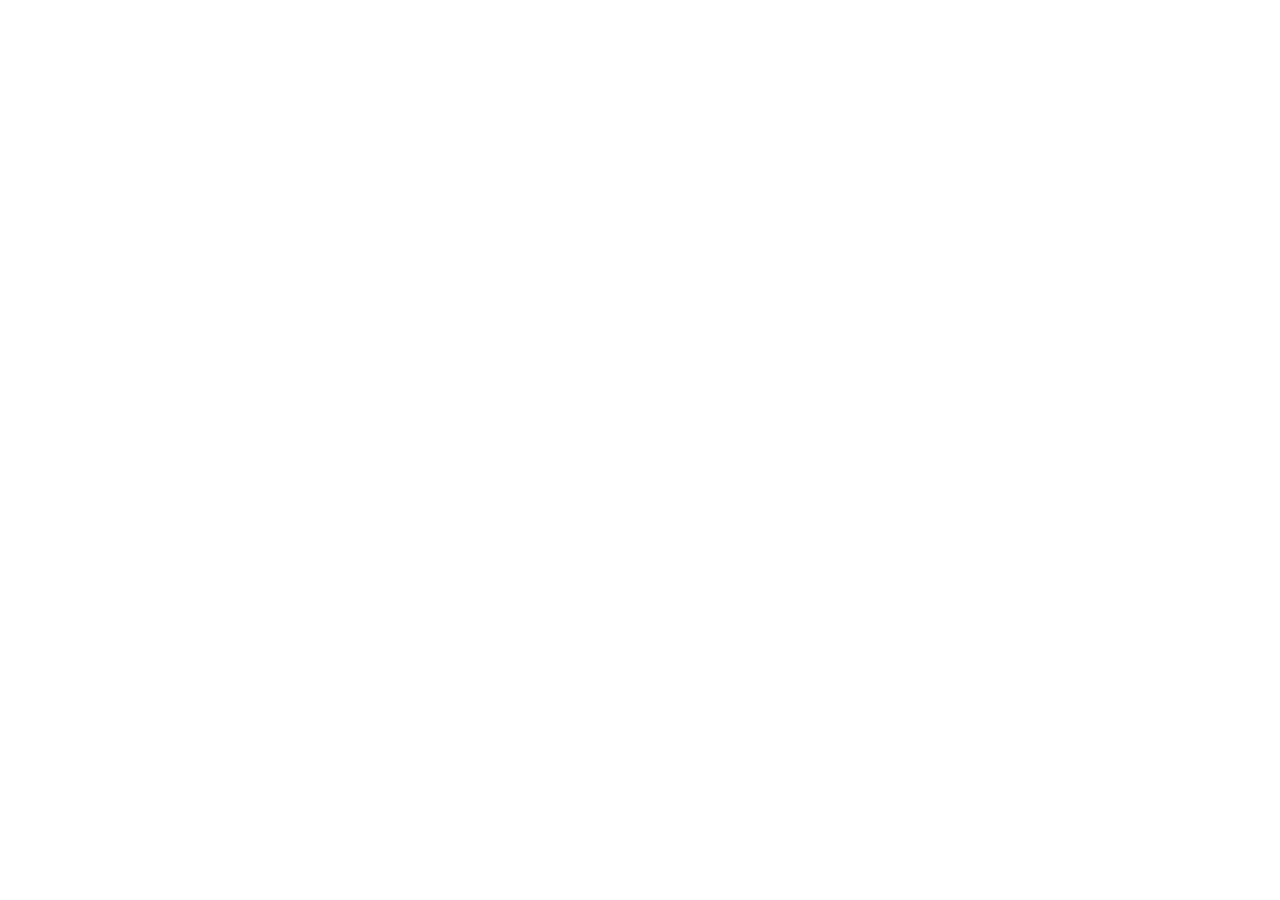
==== play-vedio.html @ 51845f08 "new file added" ====
<!DOCTYPE html>
<html lang="en">
<head>
    <meta charset="UTF-8">
    <meta name="viewport" content="width=device-width, initial-scale=1.0">
    <title>Play video</title>
</head>
<body>
    
</body>
</html>
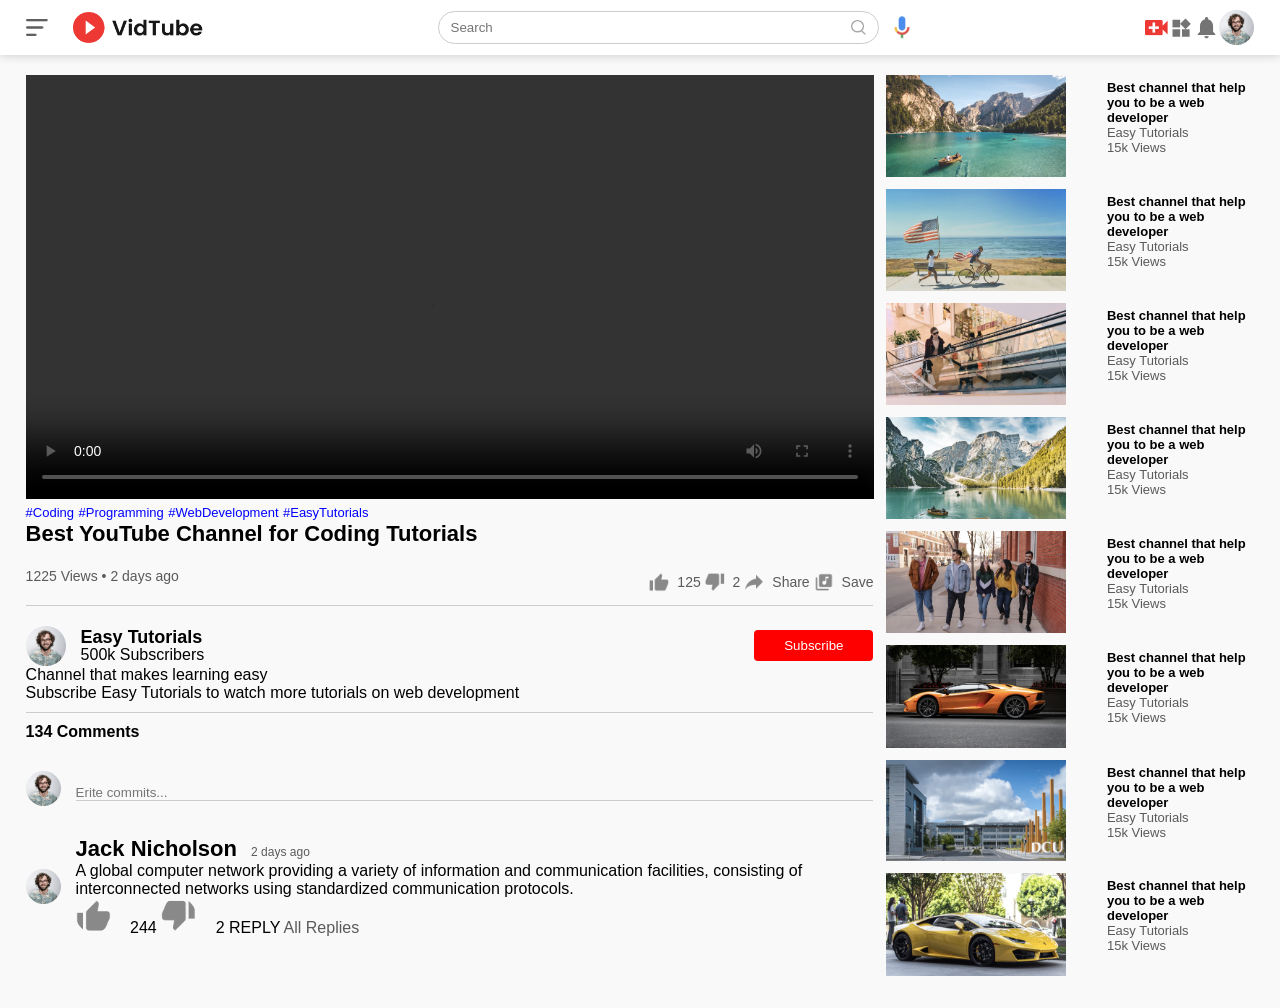
==== commit 94d69587: "add comonents on play-vedio.html...!" ====
--- a/play-vedio.html
+++ b/play-vedio.html
@@ -3,9 +3,179 @@
 <head>
     <meta charset="UTF-8">
     <meta name="viewport" content="width=device-width, initial-scale=1.0">
-    <title>Play video</title>
+    <title>Play video - Easy Tutorial YouTube Channel</title>
+    <link rel="stylesheet" href="style.css">
 </head>
 <body>
-    
+    <nav class="flex-div">
+    <div class="nav-left flex-div">
+      <img src="images/menu.png" alt="Menu" class="menu-icon">
+      <img src="images/logo.png" alt="Logo" class="logo">
+    </div>
+    <div class="nav-middle flex-div">
+      <div class="search-box flex-div">
+        <input type="text" placeholder="Search">
+        <img src="images/search.png" alt="">  
+      </div>
+      <img src="images/voice-search.png" alt="Voice Search" class="mic-icon">
+    </div>
+    <div class="nav-right flex-div">
+      <img src="images/upload.png" alt="Upload">
+      <img src="images/more.png" alt="More">
+      <img src="images/notification.png" alt="Notification">
+      <img src="images/Jack.png" alt="Profile" class="user-icon">
+    </div>
+   </nav>
+
+   <div class="container play-container">
+    <div class="row">
+        <div class="play-video">
+            <video controls autoplay>
+                <source src="images/video.mp4" type="video/mp4">
+            </video>
+
+            <div class="tags">
+                <a href="">#Coding</a>
+                <a href="">#Programming</a>
+                <a href="">#WebDevelopment</a>
+                <a href="">#EasyTutorials</a>
+            </div>
+
+            <h3>Best YouTube Channel for Coding Tutorials</h3>
+
+            <div class="play-video-info">
+                <p>1225 Views &bull; 2 days ago</p>
+
+                <div>
+                    <a href=""><img src="images/like.png" alt="">125</a>
+                    <a href=""><img src="images/dislike.png" alt="">2</a>
+                    <a href=""><img src="images/share.png" alt="">Share</a>
+                    <a href=""><img src="images/save.png" alt="">Save</a>
+                </div>
+            </div>
+
+            <hr>
+            <div class="publisher">
+                <img src="images/Jack.png" alt="publisher">
+                <div>
+                    <p>Easy Tutorials</p>
+                    <span>500k Subscribers</span>
+                </div>
+                <button type="button">Subscribe</button>
+            </div>
+
+            <div>
+                <p>Channel that makes learning easy</p>
+                <p>Subscribe Easy Tutorials to watch more tutorials on web development</p>
+                <hr>
+                <h4>134 Comments</h4>
+
+                <div class="add-comment">
+                    <img src="images/Jack.png" alt="">
+                    <input type="text" placeholder="Erite commits...">
+                </div>
+
+                <div class="old-comment">
+                    <img src="images/Jack.png">
+                    <div>
+                        <h3>Jack Nicholson <span>2 days ago</span></h3>
+                        <p>A global computer network providing a variety of information and communication facilities, consisting of interconnected networks using standardized communication protocols.</p>
+
+                        <div class="accomment-action">
+                            <img src="images/like.png" >
+                            <span>244</span>
+                            <img src="images/dislike.png" alt="dislike">
+                            <span>2</span>
+                            <span>REPLY</span>
+                            <a href="">All Replies</a>
+                        </div>
+                    </div>
+                </div>
+            </div>
+        </div>
+        <div class="right-sidebar">
+
+           <div class="side-video-list">
+            <a href="" class="small-thumbnail"><img src="images/thumbnail1.png" alt="Video Thumbnail"></a>
+            
+                <div class="vid-info">
+                    <a href="">Best channel that help you to be a web developer</a>
+                    <p>Easy Tutorials</p>
+                    <p>15k Views</p>
+                </div>
+            </div>
+
+             <div class="side-video-list">
+            <a href="" class="small-thumbnail"><img src="images/thumbnail2.png" alt="Video Thumbnail"></a>
+            
+                <div class="vid-info">
+                    <a href="">Best channel that help you to be a web developer</a>
+                    <p>Easy Tutorials</p>
+                    <p>15k Views</p>
+                </div>
+            </div>
+
+             <div class="side-video-list">
+            <a href="" class="small-thumbnail"><img src="images/thumbnail3.png" alt="Video Thumbnail"></a>
+            
+                <div class="vid-info">
+                    <a href="">Best channel that help you to be a web developer</a>
+                    <p>Easy Tutorials</p>
+                    <p>15k Views</p>
+                </div>
+            </div>
+
+             <div class="side-video-list">
+            <a href="" class="small-thumbnail"><img src="images/thumbnail4.png" alt="Video Thumbnail"></a>
+            
+                <div class="vid-info">
+                    <a href="">Best channel that help you to be a web developer</a>
+                    <p>Easy Tutorials</p>
+                    <p>15k Views</p>
+                </div>
+            </div>
+
+             <div class="side-video-list">
+            <a href="" class="small-thumbnail"><img src="images/thumbnail5.png" alt="Video Thumbnail"></a>
+            
+                <div class="vid-info">
+                    <a href="">Best channel that help you to be a web developer</a>
+                    <p>Easy Tutorials</p>
+                    <p>15k Views</p>
+                </div>
+            </div>
+
+             <div class="side-video-list">
+            <a href="" class="small-thumbnail"><img src="images/thumbnail6.png" alt="Video Thumbnail"></a>
+            
+                <div class="vid-info">
+                    <a href="">Best channel that help you to be a web developer</a>
+                    <p>Easy Tutorials</p>
+                    <p>15k Views</p>
+                </div>
+            </div>
+
+             <div class="side-video-list">
+            <a href="" class="small-thumbnail"><img src="images/thumbnail7.png" alt="Video Thumbnail"></a>
+            
+                <div class="vid-info">
+                    <a href="">Best channel that help you to be a web developer</a>
+                    <p>Easy Tutorials</p>
+                    <p>15k Views</p>
+                </div>
+            </div>
+
+             <div class="side-video-list">
+            <a href="" class="small-thumbnail"><img src="images/thumbnail8.png" alt="Video Thumbnail"></a>
+            
+                <div class="vid-info">
+                    <a href="">Best channel that help you to be a web developer</a>
+                    <p>Easy Tutorials</p>
+                    <p>15k Views</p>
+                </div>
+            </div>
+        </div>
+    </div>
+   </div>
 </body>
 </html>
--- a/style.css
+++ b/style.css
@@ -0,0 +1,436 @@
+*{
+    margin: 0;
+    padding: 0;
+    box-sizing: border-box;
+    font-family: 'popins', sans-serif;
+    text-decoration: none;
+}
+a{
+    text-emphasis: none;
+    color: #5a5a5a;
+}
+img{
+    cursor: pointer;
+}
+.flex-div{
+    align-items: center;
+    display: flex;
+}
+nav{
+    background-color: #fff;
+    padding: 10px 2%;
+    justify-content: space-between;
+    box-shadow: 0 0 10px rgba(0, 0, 0, 0.2);
+    position: sticky;
+    top: 0;
+    z-index: 10;
+}
+
+.nav-right img{
+    width: 25px;
+    margin-right: 25x;
+}
+
+.nav-right .user-icon{
+    width: 35px;
+    border-radius: 50%;
+    margin-right: 0;
+}
+
+.nav-left .menu-icon{
+    width:22px;
+    margin-right: 25px;
+}
+.nav-left .logo{
+    width: 130px;
+}
+
+.nav-middle .mic-icon{
+    width: 16px;    
+}
+
+.nav-middle .search-box{
+  border: 1px solid #ccc;
+  margin-right: 15px;
+  padding: 8px 12px;
+  border-radius: 25px ;
+}
+
+.nav-middle .search-box input{
+    width:400px;
+    border: 0;
+    outline: 0;
+    background: transparent;
+}
+
+.nav-middle .search-box img{
+    width: 15px;
+}
+
+
+
+
+/*------------------------ sidebar --------------------*/
+.sidebar{
+    background-color: #fff;
+    width: 15%;
+    height: 100vh;
+    position: fixed;
+    top: 0;
+    padding-left: 2%;
+    padding-top: 80px;
+}
+.shortcut-links a img{
+    width: 20px;
+    margin-right: 20px;
+}
+
+.shortcut-links a {
+    display: flex;
+    align-items: center;
+    margin-bottom: 20px;
+    width: fit-content;
+    flex-wrap: wrap;
+}
+.sidebar hr{
+    border: 0;
+    height: 1px;
+    background: #ccc;
+    width: 85%;
+
+}
+
+.subscribed-list h3{
+    font-size: 13px;
+    margin: 20px 0;
+    color: #5a5a5a;
+
+}
+
+.subscribed-list a{
+    display: flex;
+    align-items: center;
+    margin-bottom: 20px;
+    width: fit-content;
+    flex-direction: wrap;
+
+}
+.subscribed-list a img{
+    width: 25px;
+    border-radius: 50%;
+    margin-right: 20px;
+}
+
+.small-sidebar{
+    width: 5%;
+}
+
+.small-sidebar a p{
+    display: none;
+}
+
+.small-sidebar h3{
+    display: none;
+}
+
+
+/*------------------- main -----------------*/
+
+.container{
+    background-color: #f9f9f9;
+    padding-left: 17%;
+    padding-right: 2%;
+    padding-bottom: 20px ;
+    padding-top: 20px;
+}
+
+.large-container{
+    padding-left: 7%;
+    padding-right: 2%;
+}
+
+.banner{
+    width: 100%;
+}
+
+.banner img{
+    width: 100%;
+    border-radius: 8px;
+}
+.list-container{
+    display: grid;
+    grid-template-columns:repeat(auto-fit, minmax(250px, 1fr));
+    grid-column-gap: 16px;
+    grid-row-gap: 30px;
+    margin-top: 15px;
+}   
+.vid-list .thumbnail{
+    width: 100%;
+    border-radius: 5%;
+
+}
+
+.vid-list .flex-div img{
+    width: 35px;
+    margin-right: 10px;
+    border-radius: 50%;
+}
+
+.vid-info{
+    color: #5a5a5a;
+    font-size: 13px;
+    
+}
+
+.vid-info a{
+    color: #000;
+    font-weight: 600;
+    display: block;
+    margin-top: 5px;
+
+}
+
+@media  (max-width: 768px){
+    .menu-icon{
+        display: none;
+    }
+    .sidebar{
+        display: none;
+    }
+    .container, .large-container{
+        padding-left: 5%;
+        padding-right: 5%;
+    }
+    .nav-right img{
+        display: none;
+    }
+    .nav-right .user-icon{
+        display: block;
+        width: 30px;
+    }
+    .nav-middle .search-box input{
+        width: 150px;
+    }
+    .nav-middle .mic-icon{
+        display: none;
+    }
+    .logo{
+        width: 90px;
+    }
+}
+
+
+
+/* ------------------play vedio page -------------------------*/
+.play-container{
+    padding-left: 2%;
+
+}
+
+.row{
+    display: flex;
+    justify-content: space-between;
+    flex-wrap: wrap;
+
+}
+
+.play-video{
+    flex-basis: 69%;
+}
+
+.right-sidebar{
+    flex-basis: 30%;
+}
+
+/* make video responsive */
+.play-video video{
+    width: 100%;
+
+}
+.side-video-list{
+    display: flex;
+    justify-content: space-between;
+    margin-bottom:8px ;
+}
+.side-video-list img{
+    width: 100%;
+}
+
+.side-video-list .small-thumbnail{
+    flex-basis: 49%;
+}
+
+.side-video-list .vid-info{
+    flex-basis: 40%;
+}
+
+.play-video .tags a{
+    color: #0000ff;
+    font-size: 13px;
+}
+
+.play-video h3{
+    font-weight: 600;
+    font-size: 22px;
+}
+
+.play-video .play-video-info{
+    display: flex;
+    align-items: center;
+    justify-content: space-between;
+    margin-top: 10px;
+    flex-wrap: wrap;
+    font-size: 14px;
+    color: #5a5a5a;
+}
+.play-video .play-video-info a img{
+    width: 20px;
+    margin-right: 8px;
+}
+
+.play-video .play-video-info a{
+    display: inline-flex;
+    align-items: center;
+    margin-top: 15px;
+}
+
+.play-video hr{
+    border: 0;
+    height: 1px;
+    background: #ccc;
+    margin: 10px 0;
+}
+
+.publisher{
+    display: flex;
+    align-items: center;
+    margin-top: 20px;
+}
+.publisher div{
+    flex: 1;
+    line-height: 18px;
+}
+
+.publisher img{
+    width: 40px;
+    border-radius: 50%;
+    margin-right: 15px;
+}
+
+.publisher div p{
+    color: #000;
+    font-weight: 600;
+    font-size: 18px;
+}
+
+.publisher var span{
+    font-size: 13px;
+    color: #5a5a5a;
+}
+
+.publisher button{
+    background: red;
+    color: #fff;
+    border: 0;
+    outline: 0;
+    padding: 8px 30px;
+    border-radius: 4px;
+}
+
+.ved-description{
+    font-size: 14px;
+   margin-bottom: 5px;
+   color: #5a5a5a;
+}
+
+.ved-description h4{
+    font-size: 14px;
+    color: #5a5a5a;
+    margin-top: 15px;
+}
+
+.add-comment{
+    display: flex;
+    align-items: center;
+    margin: 30px 0;
+}
+
+.add-comment img{
+    width: 35px;
+    border-radius: 50%;
+    margin-right: 15px;
+}
+
+.add-comment input{
+    border: 0;
+    outline: 0;
+    border-bottom: 1px solid #ccc;
+    width: 100%;
+    padding-top: 10px;
+    background: transparent;
+}
+
+.old-comment{
+    display: flex;
+    align-items: center;
+    margin: 20px 0;
+}
+
+.old-comment img{
+    width: 35px;
+    border-radius: 50%;
+    margin-right: 15px;
+}
+
+.old-comment h3 span{
+    font-size: 12px;
+    color: #5a5a5a;
+    font-weight: 500;
+    margin-left: 8px;
+}
+.old-comment .acomment-action{
+    display: flex;
+    align-items: center;
+    margin:8px 0;
+    font-size: 14px;
+}
+
+.old-comment .acomment-action img{
+    border-radius: 0;
+    width: 20px;
+    margin-right: 5px;
+}
+
+.old-comment .acomment-action span{
+    margin-right: 20px;
+    color: #5a5a5a;
+}
+
+.old-comment .acomment-action a{
+    color: #0000ff;
+}
+
+@media (max-width: 768px){
+    .play-container{
+        padding-left: 5%;
+        padding-right: 5%;
+    }
+    .play-video{
+        flex-basis: 100%;
+    }
+    .right-sidebar{
+        flex-basis: 100%;
+       
+    }
+    .play-container{
+        padding-left: 5%;
+    }
+    .vid-description{
+        padding-left: 0;
+    }
+    .play-video .play-video-info a{
+        margin-left: 0;
+        margin-right: 15px;
+        margin-top: 15px;
+    }
+}
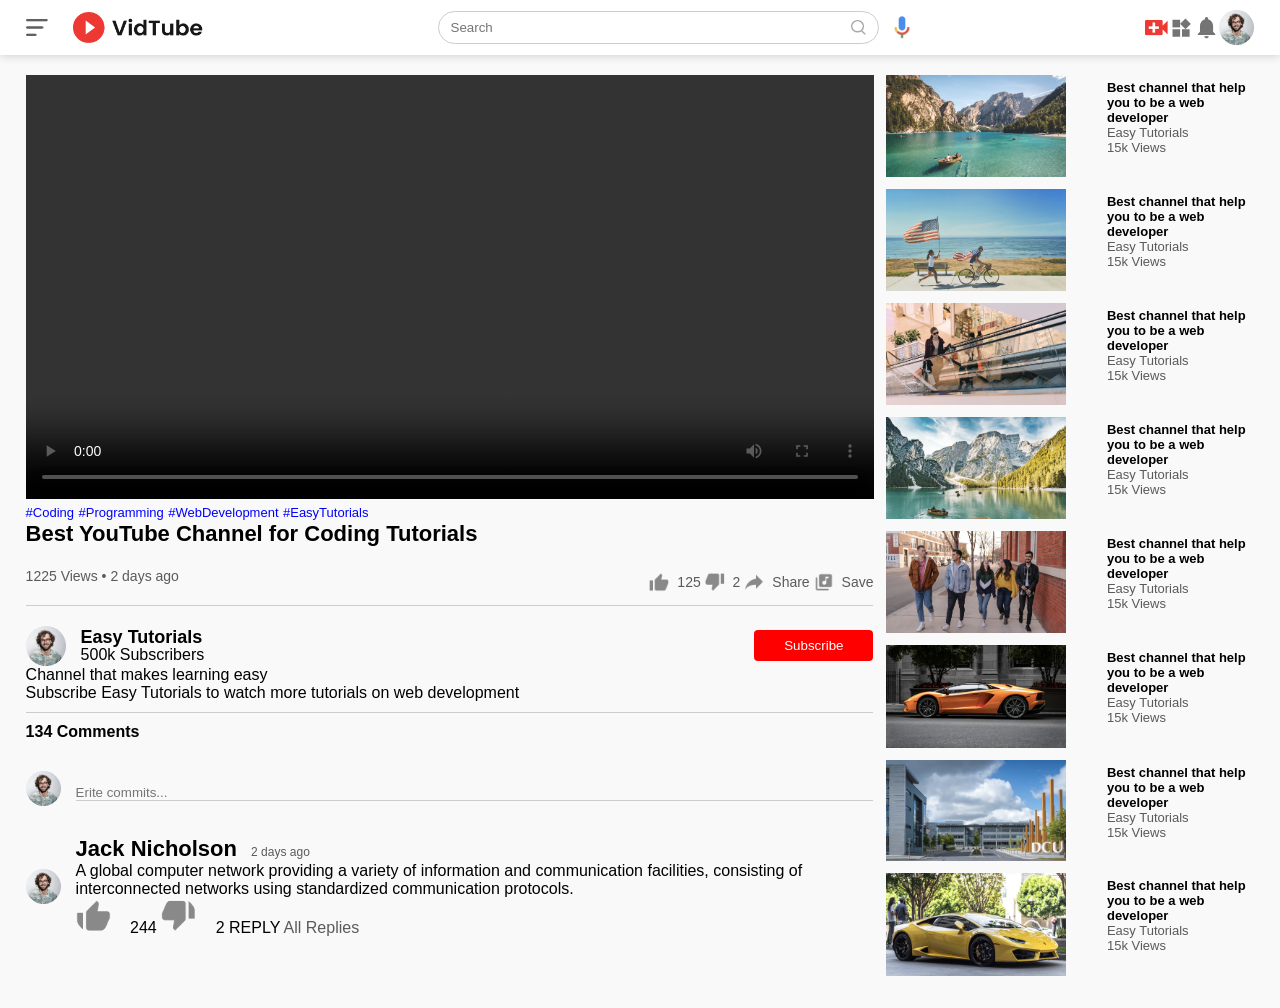
==== commit 5da0e2d4: "add vedio link" ====
--- a/play-vedio.html
+++ b/play-vedio.html
@@ -4,6 +4,7 @@
     <meta charset="UTF-8">
     <meta name="viewport" content="width=device-width, initial-scale=1.0">
     <title>Play video - Easy Tutorial YouTube Channel</title>
+    <link rel="icon" href="images/YouTube.png" type="image/png">
     <link rel="stylesheet" href="style.css">
 </head>
 <body>
--- a/style.css
+++ b/style.css
@@ -159,7 +159,7 @@
 }
 .list-container{
     display: grid;
-    grid-template-columns:repeat(auto-fit, minmax(250px, 1fr));
+    grid-template-columns:repeat(auto-fit, minmax(250px, 1fr));     
     grid-column-gap: 16px;
     grid-row-gap: 30px;
     margin-top: 15px;
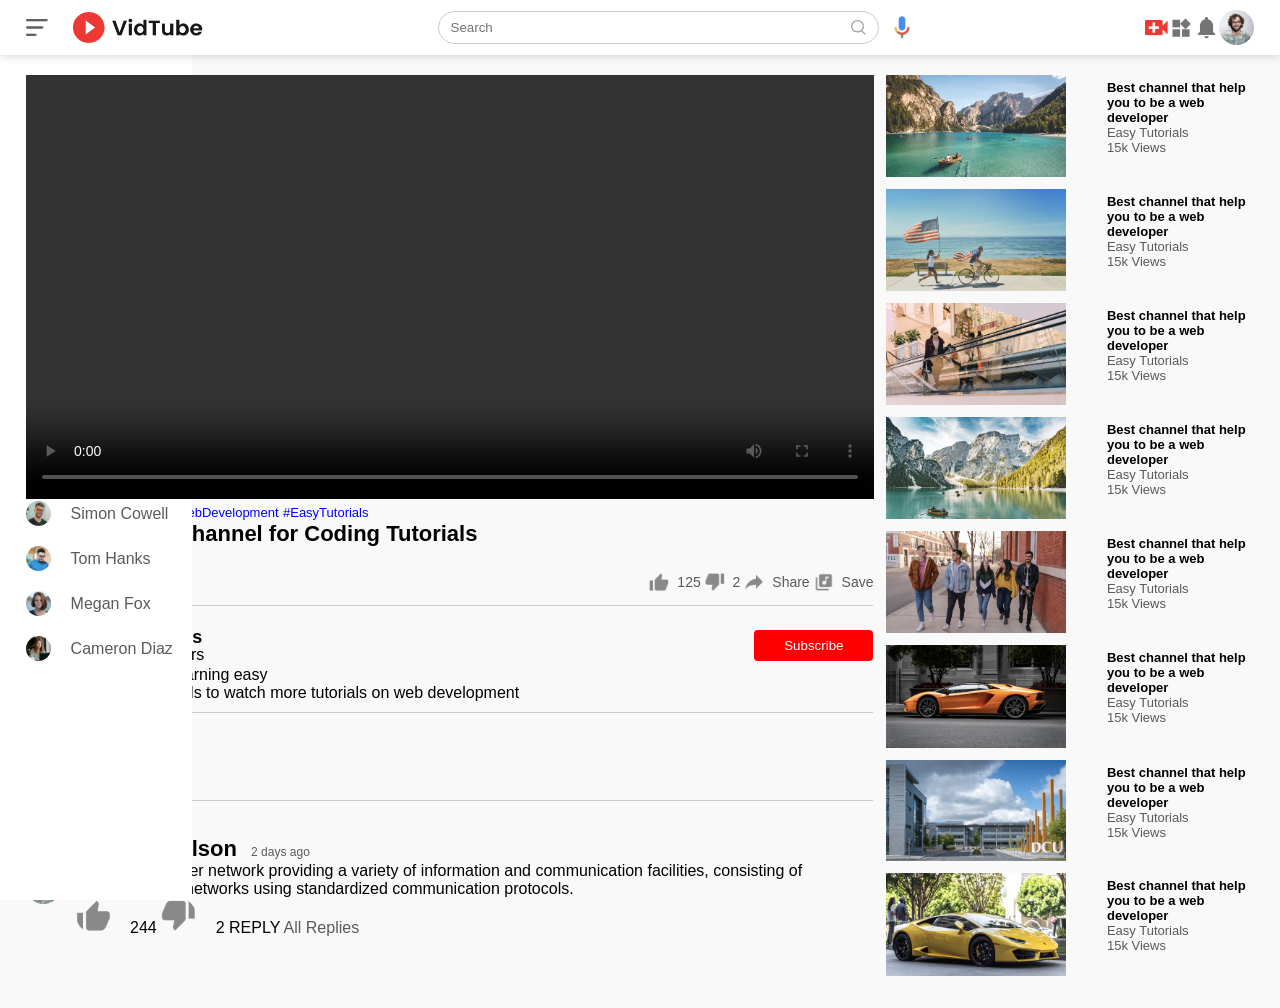
==== commit 36098d24: "logo and with title..!" ====
--- a/play-vedio.html
+++ b/play-vedio.html
@@ -3,11 +3,16 @@
 <head>
     <meta charset="UTF-8">
     <meta name="viewport" content="width=device-width, initial-scale=1.0">
-    <title>Play video - Easy Tutorial YouTube Channel</title>
-    <link rel="icon" href="images/YouTube.png" type="image/png">
+    <title>You Tube - Easy Tutorial YouTube Channel</title>
+    <link rel="icon" href="images/logo2.png " type="image/png">
     <link rel="stylesheet" href="style.css">
 </head>
 <body>
+
+
+
+
+    <!---------------- nav ------------------->
     <nav class="flex-div">
     <div class="nav-left flex-div">
       <img src="images/menu.png" alt="Menu" class="menu-icon">
@@ -28,6 +33,77 @@
     </div>
    </nav>
 
+    <!---------------------- sidebar  ---------------->
+      
+
+   <div class="sidebar">
+    <div class="shortcut-links">
+      <a href="index.html">
+        <img src="images/home.png" alt="Home">
+        <p>Home</p>
+      </a>
+      <a href="">
+        <img src="images/explore.png" alt="Explore">
+        <p>Explore</p>
+      </a>
+
+      <a href="">
+        <img src="images/subscriprion.png" alt="Subscription">
+        <p>Subscription</p>
+      </a>
+
+      <a href="">
+        <img src="images/library.png" alt="Library">
+        <p>Library</p>
+      </a>
+
+      <a href="">
+        <img src="images/history.png" alt="History">
+        <p>History</p>
+      </a>
+
+      <a href="">
+        <img src="images/playlist.png" alt="Playlist">
+        <p>Playlist</p>
+      </a>
+
+      <a href="">
+        <img src="images/messages.png" alt="Messages">
+        <p>Messages</p>
+      </a>
+
+      <a href="">
+        <img src="images/show-more.png" alt="Show More">
+        <p>Show More</p>
+      </a>
+      <hr>
+    </div>
+    <div class="subscribed-list">
+      <h3>SUBSCRIBED</h3>
+       <a href="">
+        <img src="images/Jack.png" alt="">
+        <p>Jack Nicholson</p>
+      </a>
+       <a href="">
+        <img src="images/simon.png" alt="">
+        <p>Simon Cowell</p>
+      </a>
+       <a href="">
+        <img src="images/tom.png" alt="">
+        <p>Tom Hanks</p>
+      </a>
+       <a href="">
+        <img src="images/megan.png" alt="">
+        <p>Megan Fox</p>
+      </a>
+       <a href="">
+        <img src="images/cameron.png" alt="">
+        <p>Cameron Diaz</p>
+      </a>
+    </div>
+   </div>
+
+    <!-------------------------- main ---------------->
    <div class="container play-container">
     <div class="row">
         <div class="play-video">
@@ -178,5 +254,7 @@
         </div>
     </div>
    </div>
+
+   <script src="script.js"></script>
 </body>
 </html>
--- a/style.css
+++ b/style.css
@@ -77,8 +77,10 @@
     height: 100vh;
     position: fixed;
     top: 0;
+    left: 0;
     padding-left: 2%;
     padding-top: 80px;
+    
 }
 .shortcut-links a img{
     width: 20px;
